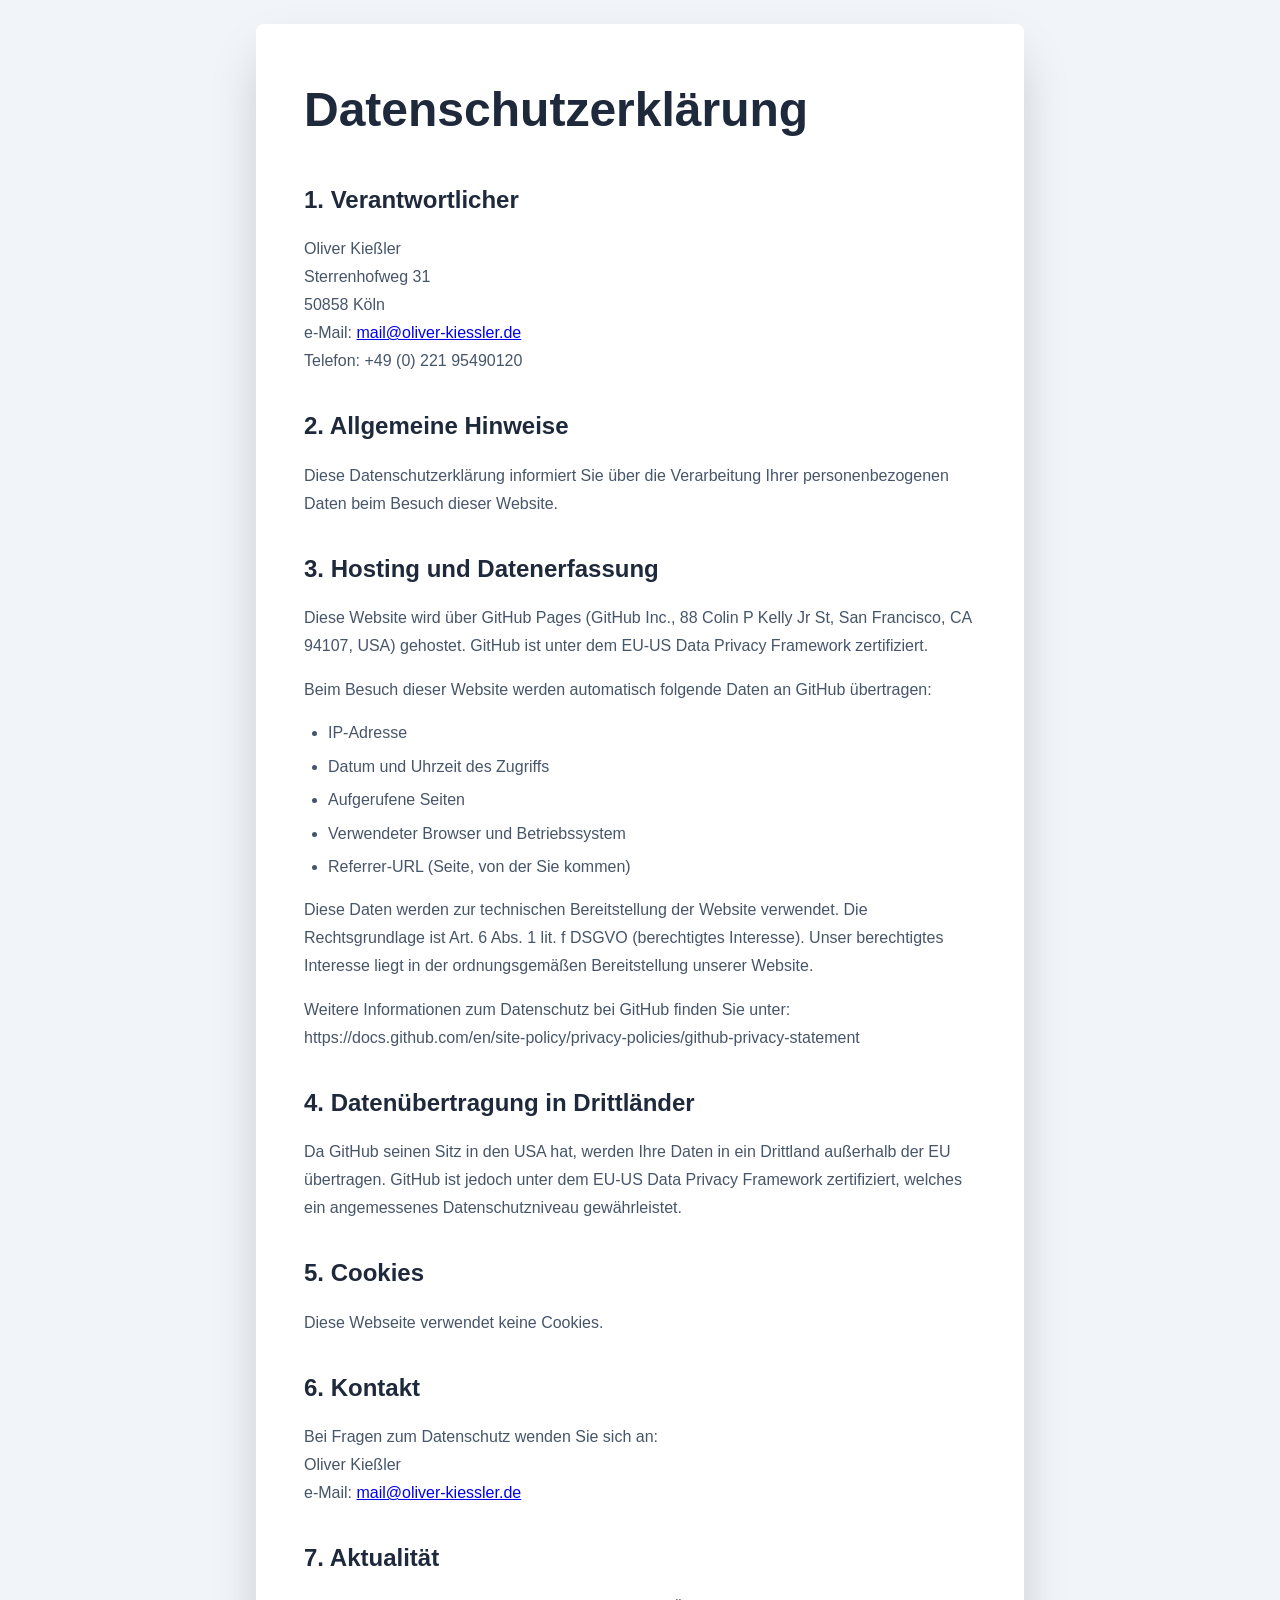
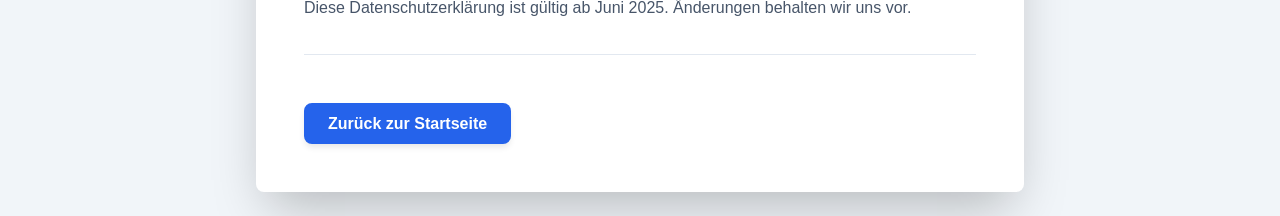
==== datenschutz.html @ 437fa581 "Initial commit: KI Automatisierung landing page - Add landing page with AI automation content - Incl" ====
<!DOCTYPE html>
<html lang="de">
<head>
    <meta charset="UTF-8">
    <meta name="viewport" content="width=device-width, initial-scale=1.0">
    <title>Datenschutzerklärung - Oliver Kießler</title>
    <link rel="canonical" href="https://fullstack-entwickler-koeln.de/datenschutz.html">
    <style>
        * {
            margin: 0;
            padding: 0;
            box-sizing: border-box;
        }

        body {
            font-family: -apple-system, BlinkMacSystemFont, 'Segoe UI', Roboto, Oxygen, Ubuntu, Cantarell, sans-serif;
            background-color: #f1f5f9;
            min-height: 100vh;
            padding: 1.5rem;
            line-height: 1.6;
        }

        .container {
            background: white;
            box-shadow: 0 25px 50px -12px rgba(0, 0, 0, 0.25);
            border-radius: 0.5rem;
            padding: 2rem;
            max-width: 48rem;
            margin: 0 auto;
        }

        h1 {
            font-size: 2.5rem;
            font-weight: 700;
            color: #1e293b;
            margin-bottom: 2rem;
        }

        h2 {
            font-size: 1.5rem;
            font-weight: 600;
            color: #1e293b;
            margin-top: 2rem;
            margin-bottom: 1rem;
        }

        p {
            color: #475569;
            margin-bottom: 1rem;
            font-size: 1rem;
            line-height: 1.75;
        }

        ul {
            color: #475569;
            margin-bottom: 1rem;
            padding-left: 1.5rem;
        }

        li {
            margin-bottom: 0.5rem;
        }

        .back-btn {
            display: inline-block;
            background-color: #2563eb;
            color: white;
            font-weight: 600;
            padding: 0.5rem 1.5rem;
            border-radius: 0.5rem;
            text-decoration: none;
            font-size: 1rem;
            box-shadow: 0 4px 6px -1px rgba(0, 0, 0, 0.1);
            transition: all 0.2s ease;
            margin-top: 2rem;
        }

        .back-btn:hover {
            background-color: #1d4ed8;
            transform: translateY(-1px);
        }

        .footer {
            margin-top: 2rem;
            padding-top: 1rem;
            border-top: 1px solid #e2e8f0;
        }

        @media (min-width: 768px) {
            .container {
                padding: 3rem;
            }

            h1 {
                font-size: 3rem;
            }
        }
    </style>
</head>
<body>
    <div class="container">
        <h1>Datenschutzerklärung</h1>

        <h2>1. Verantwortlicher</h2>
        <p>
            Oliver Kießler<br>
            Sterrenhofweg 31<br>
            50858 Köln<br>
            <span class="email">e-Mail:
            <script type="text/javascript">
                var CodedArray=[109, 97, 105, 108, 64, 111, 108, 105, 118, 101, 114, 45, 107, 105, 101, 115, 115, 108, 101, 114, 46, 100, 101];
                var encryptedEmail=''
                for (var i=0; i<CodedArray.length; i++)
                encryptedEmail+=String.fromCharCode(CodedArray[i])
                document.write('<a href="mailto:')
                document.write(encryptedEmail)
                document.write('">')
                document.write(encryptedEmail)
                document.write('</a>')
            </script>
            </span><br/>
            Telefon: +49 (0) 221 95490120
        </p>

        <h2>2. Allgemeine Hinweise</h2>
        <p>
            Diese Datenschutzerklärung informiert Sie über die Verarbeitung Ihrer personenbezogenen Daten
            beim Besuch dieser Website.
        </p>

        <h2>3. Hosting und Datenerfassung</h2>
        <p>
            Diese Website wird über GitHub Pages (GitHub Inc., 88 Colin P Kelly Jr St, San Francisco, CA 94107, USA) gehostet.
            GitHub ist unter dem EU-US Data Privacy Framework zertifiziert.
        </p>
        <p>
            Beim Besuch dieser Website werden automatisch folgende Daten an GitHub übertragen:
        </p>
        <ul>
            <li>IP-Adresse</li>
            <li>Datum und Uhrzeit des Zugriffs</li>
            <li>Aufgerufene Seiten</li>
            <li>Verwendeter Browser und Betriebssystem</li>
            <li>Referrer-URL (Seite, von der Sie kommen)</li>
        </ul>
        <p>
            Diese Daten werden zur technischen Bereitstellung der Website verwendet. Die Rechtsgrundlage ist Art. 6 Abs. 1 lit. f DSGVO (berechtigtes Interesse).
            Unser berechtigtes Interesse liegt in der ordnungsgemäßen Bereitstellung unserer Website.
        </p>
        <p>
            Weitere Informationen zum Datenschutz bei GitHub finden Sie unter:
            https://docs.github.com/en/site-policy/privacy-policies/github-privacy-statement
        </p>

        <h2>4. Datenübertragung in Drittländer</h2>
        <p>
            Da GitHub seinen Sitz in den USA hat, werden Ihre Daten in ein Drittland außerhalb der EU übertragen.
            GitHub ist jedoch unter dem EU-US Data Privacy Framework zertifiziert, welches ein angemessenes
            Datenschutzniveau gewährleistet.
        </p>

        <h2>5. Cookies</h2>
        <p>
            Diese Webseite verwendet keine Cookies.
        </p>

        <h2>6. Kontakt</h2>
        <p>
            Bei Fragen zum Datenschutz wenden Sie sich an:<br>
            Oliver Kießler<br>
            <span class="email">e-Mail:
            <script type="text/javascript">
                var CodedArray=[109, 97, 105, 108, 64, 111, 108, 105, 118, 101, 114, 45, 107, 105, 101, 115, 115, 108, 101, 114, 46, 100, 101];
                var encryptedEmail=''
                for (var i=0; i<CodedArray.length; i++)
                encryptedEmail+=String.fromCharCode(CodedArray[i])
                document.write('<a href="mailto:')
                document.write(encryptedEmail)
                document.write('">')
                document.write(encryptedEmail)
                document.write('</a>')
            </script>
            </span>
        </p>

        <h2>7. Aktualität</h2>
        <p>
            Diese Datenschutzerklärung ist gültig ab Juni 2025. Änderungen behalten wir uns vor.
        </p>

        <div class="footer">
            <a href="https://fullstack-entwickler-koeln.de</a>" class="back-btn">Zurück zur Startseite</a>
        </div>
    </div>
</body>
</html>
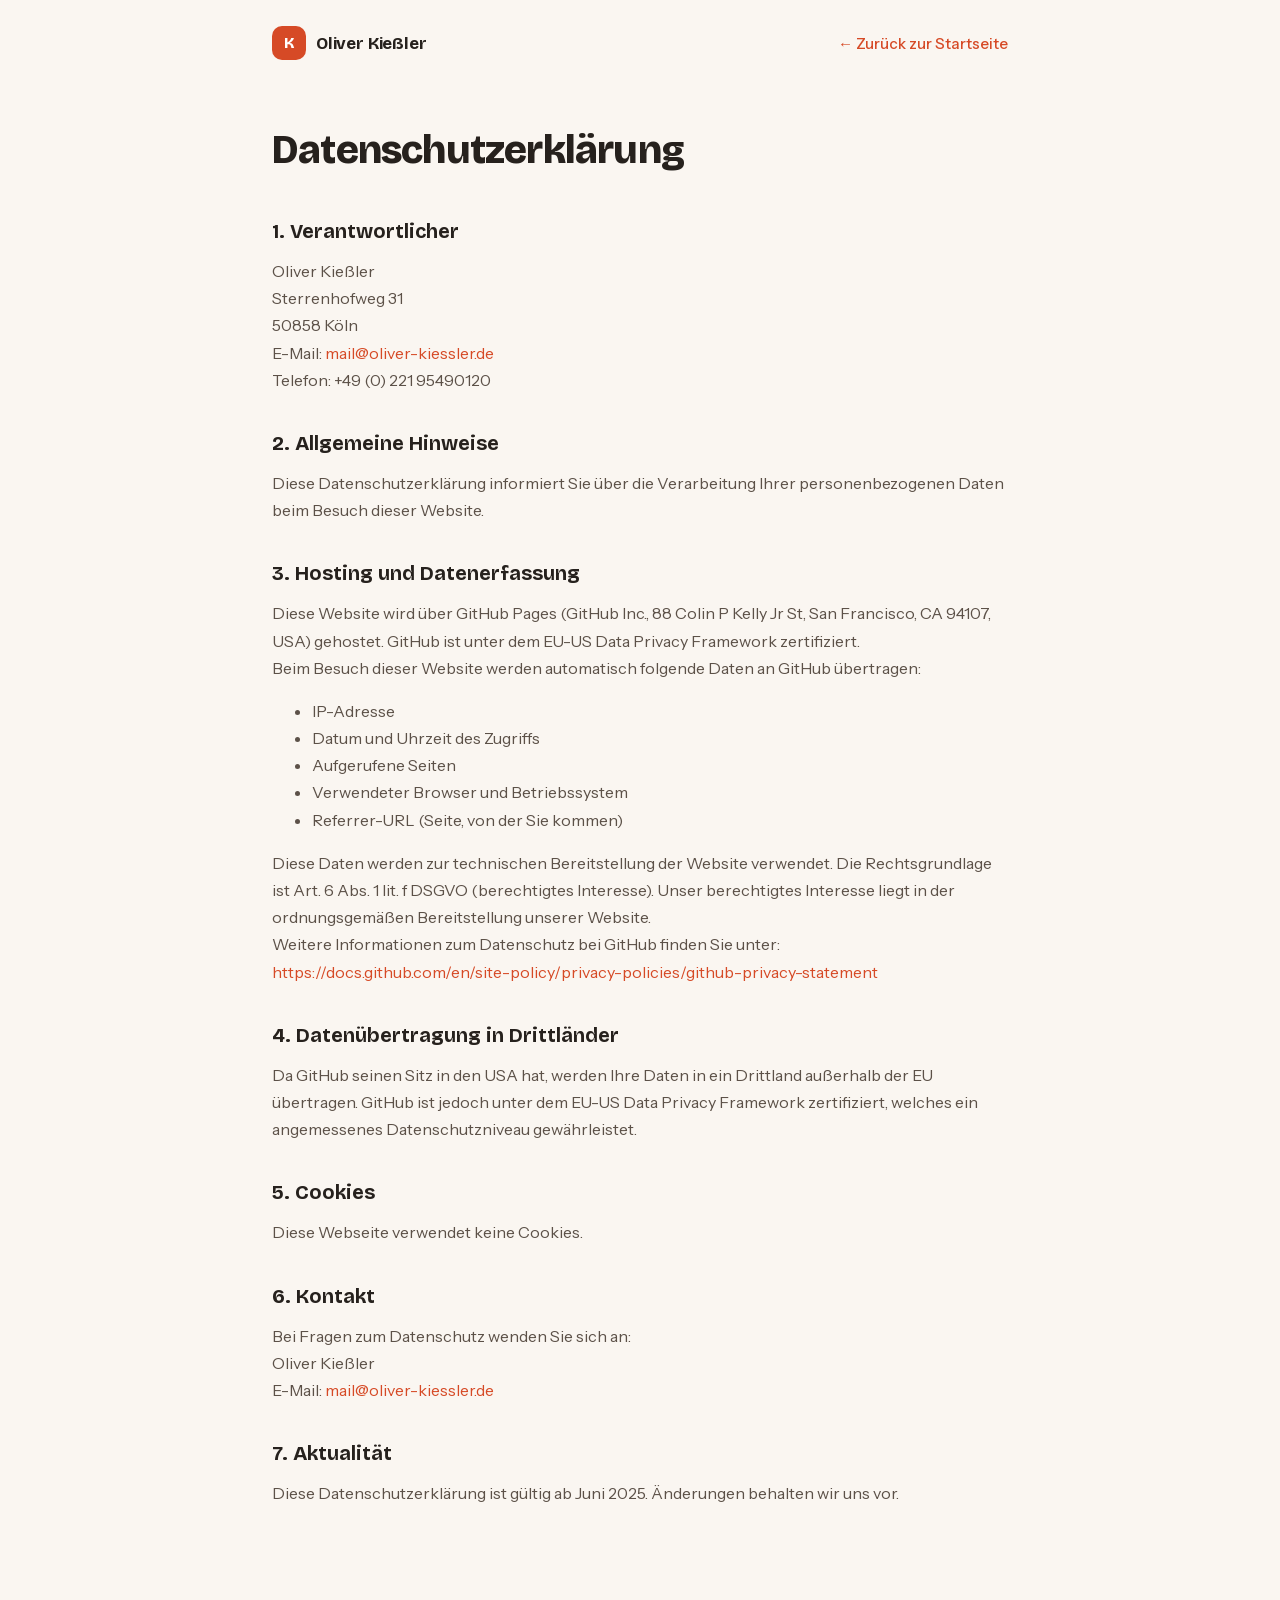
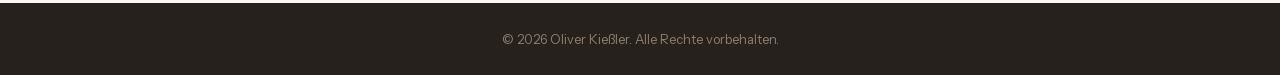
==== commit 810f4a21: "Apply website redesign - Replace index.html with new design (Bricolage Grotesque + Instrument Sans f" ====
--- a/datenschutz.html
+++ b/datenschutz.html
@@ -1,196 +1,96 @@
 <!DOCTYPE html>
 <html lang="de">
 <head>
-    <meta charset="UTF-8">
-    <meta name="viewport" content="width=device-width, initial-scale=1.0">
-    <title>Datenschutzerklärung - Oliver Kießler</title>
-    <link rel="canonical" href="https://fullstack-entwickler-koeln.de/datenschutz.html">
-    <style>
-        * {
-            margin: 0;
-            padding: 0;
-            box-sizing: border-box;
-        }
-
-        body {
-            font-family: -apple-system, BlinkMacSystemFont, 'Segoe UI', Roboto, Oxygen, Ubuntu, Cantarell, sans-serif;
-            background-color: #f1f5f9;
-            min-height: 100vh;
-            padding: 1.5rem;
-            line-height: 1.6;
-        }
-
-        .container {
-            background: white;
-            box-shadow: 0 25px 50px -12px rgba(0, 0, 0, 0.25);
-            border-radius: 0.5rem;
-            padding: 2rem;
-            max-width: 48rem;
-            margin: 0 auto;
-        }
-
-        h1 {
-            font-size: 2.5rem;
-            font-weight: 700;
-            color: #1e293b;
-            margin-bottom: 2rem;
-        }
-
-        h2 {
-            font-size: 1.5rem;
-            font-weight: 600;
-            color: #1e293b;
-            margin-top: 2rem;
-            margin-bottom: 1rem;
-        }
-
-        p {
-            color: #475569;
-            margin-bottom: 1rem;
-            font-size: 1rem;
-            line-height: 1.75;
-        }
-
-        ul {
-            color: #475569;
-            margin-bottom: 1rem;
-            padding-left: 1.5rem;
-        }
-
-        li {
-            margin-bottom: 0.5rem;
-        }
-
-        .back-btn {
-            display: inline-block;
-            background-color: #2563eb;
-            color: white;
-            font-weight: 600;
-            padding: 0.5rem 1.5rem;
-            border-radius: 0.5rem;
-            text-decoration: none;
-            font-size: 1rem;
-            box-shadow: 0 4px 6px -1px rgba(0, 0, 0, 0.1);
-            transition: all 0.2s ease;
-            margin-top: 2rem;
-        }
-
-        .back-btn:hover {
-            background-color: #1d4ed8;
-            transform: translateY(-1px);
-        }
-
-        .footer {
-            margin-top: 2rem;
-            padding-top: 1rem;
-            border-top: 1px solid #e2e8f0;
-        }
-
-        @media (min-width: 768px) {
-            .container {
-                padding: 3rem;
-            }
-
-            h1 {
-                font-size: 3rem;
-            }
-        }
-    </style>
+<meta charset="utf-8">
+<meta name="viewport" content="width=device-width, initial-scale=1">
+<title>Datenschutzerklärung | Oliver Kießler — KI-Automatisierung</title>
+<meta name="robots" content="noindex, follow">
+<link rel="canonical" href="https://ki-automatisierer.com/datenschutz.html">
+<link rel="icon" href="favicon.ico" sizes="32x32">
+<link rel="apple-touch-icon" href="apple-touch-icon.png">
+<link rel="stylesheet" href="styles.css">
 </head>
 <body>
-    <div class="container">
-        <h1>Datenschutzerklärung</h1>
 
-        <h2>1. Verantwortlicher</h2>
-        <p>
-            Oliver Kießler<br>
-            Sterrenhofweg 31<br>
-            50858 Köln<br>
-            <span class="email">e-Mail:
-            <script type="text/javascript">
-                var CodedArray=[109, 97, 105, 108, 64, 111, 108, 105, 118, 101, 114, 45, 107, 105, 101, 115, 115, 108, 101, 114, 46, 100, 101];
-                var encryptedEmail=''
-                for (var i=0; i<CodedArray.length; i++)
-                encryptedEmail+=String.fromCharCode(CodedArray[i])
-                document.write('<a href="mailto:')
-                document.write(encryptedEmail)
-                document.write('">')
-                document.write(encryptedEmail)
-                document.write('</a>')
-            </script>
-            </span><br/>
-            Telefon: +49 (0) 221 95490120
-        </p>
+<nav class="wrap nav legal-nav">
+  <a class="brand" href="index.html">
+    <span class="brand-mark">K</span>
+    <span class="brand-name">Oliver Kießler</span>
+  </a>
+  <a class="back-link" href="index.html">← Zurück zur Startseite</a>
+</nav>
 
-        <h2>2. Allgemeine Hinweise</h2>
-        <p>
-            Diese Datenschutzerklärung informiert Sie über die Verarbeitung Ihrer personenbezogenen Daten
-            beim Besuch dieser Website.
-        </p>
+<main class="legal-main">
+  <h1>Datenschutzerklärung</h1>
+  <div class="legal-body">
+    <div>
+      <h2>1. Verantwortlicher</h2>
+      <p>Oliver Kießler<br>Sterrenhofweg 31<br>50858 Köln<br>
+      E-Mail:
+      <script type="text/javascript">
+        var CodedArray=[109, 97, 105, 108, 64, 111, 108, 105, 118, 101, 114, 45, 107, 105, 101, 115, 115, 108, 101, 114, 46, 100, 101];
+        var encryptedEmail=''
+        for (var i=0; i<CodedArray.length; i++)
+        encryptedEmail+=String.fromCharCode(CodedArray[i])
+        document.write('<a href="mailto:')
+        document.write(encryptedEmail)
+        document.write('">')
+        document.write(encryptedEmail)
+        document.write('</a>')
+      </script>
+      <br>Telefon: +49 (0) 221 95490120</p>
+    </div>
+    <div>
+      <h2>2. Allgemeine Hinweise</h2>
+      <p>Diese Datenschutzerklärung informiert Sie über die Verarbeitung Ihrer personenbezogenen Daten beim Besuch dieser Website.</p>
+    </div>
+    <div>
+      <h2>3. Hosting und Datenerfassung</h2>
+      <p>Diese Website wird über GitHub Pages (GitHub Inc., 88 Colin P Kelly Jr St, San Francisco, CA 94107, USA) gehostet. GitHub ist unter dem EU-US Data Privacy Framework zertifiziert.</p>
+      <p>Beim Besuch dieser Website werden automatisch folgende Daten an GitHub übertragen:</p>
+      <ul>
+        <li>IP-Adresse</li>
+        <li>Datum und Uhrzeit des Zugriffs</li>
+        <li>Aufgerufene Seiten</li>
+        <li>Verwendeter Browser und Betriebssystem</li>
+        <li>Referrer-URL (Seite, von der Sie kommen)</li>
+      </ul>
+      <p>Diese Daten werden zur technischen Bereitstellung der Website verwendet. Die Rechtsgrundlage ist Art. 6 Abs. 1 lit. f DSGVO (berechtigtes Interesse). Unser berechtigtes Interesse liegt in der ordnungsgemäßen Bereitstellung unserer Website.</p>
+      <p>Weitere Informationen zum Datenschutz bei GitHub finden Sie unter: <a href="https://docs.github.com/en/site-policy/privacy-policies/github-privacy-statement" target="_blank" rel="noopener">https://docs.github.com/en/site-policy/privacy-policies/github-privacy-statement</a></p>
+    </div>
+    <div>
+      <h2>4. Datenübertragung in Drittländer</h2>
+      <p>Da GitHub seinen Sitz in den USA hat, werden Ihre Daten in ein Drittland außerhalb der EU übertragen. GitHub ist jedoch unter dem EU-US Data Privacy Framework zertifiziert, welches ein angemessenes Datenschutzniveau gewährleistet.</p>
+    </div>
+    <div>
+      <h2>5. Cookies</h2>
+      <p>Diese Webseite verwendet keine Cookies.</p>
+    </div>
+    <div>
+      <h2>6. Kontakt</h2>
+      <p>Bei Fragen zum Datenschutz wenden Sie sich an:<br>Oliver Kießler<br>
+      E-Mail:
+      <script type="text/javascript">
+        var CodedArray=[109, 97, 105, 108, 64, 111, 108, 105, 118, 101, 114, 45, 107, 105, 101, 115, 115, 108, 101, 114, 46, 100, 101];
+        var encryptedEmail=''
+        for (var i=0; i<CodedArray.length; i++)
+        encryptedEmail+=String.fromCharCode(CodedArray[i])
+        document.write('<a href="mailto:')
+        document.write(encryptedEmail)
+        document.write('">')
+        document.write(encryptedEmail)
+        document.write('</a>')
+      </script>
+      </p>
+    </div>
+    <div>
+      <h2>7. Aktualität</h2>
+      <p>Diese Datenschutzerklärung ist gültig ab Juni 2025. Änderungen behalten wir uns vor.</p>
+    </div>
+  </div>
+</main>
 
-        <h2>3. Hosting und Datenerfassung</h2>
-        <p>
-            Diese Website wird über GitHub Pages (GitHub Inc., 88 Colin P Kelly Jr St, San Francisco, CA 94107, USA) gehostet.
-            GitHub ist unter dem EU-US Data Privacy Framework zertifiziert.
-        </p>
-        <p>
-            Beim Besuch dieser Website werden automatisch folgende Daten an GitHub übertragen:
-        </p>
-        <ul>
-            <li>IP-Adresse</li>
-            <li>Datum und Uhrzeit des Zugriffs</li>
-            <li>Aufgerufene Seiten</li>
-            <li>Verwendeter Browser und Betriebssystem</li>
-            <li>Referrer-URL (Seite, von der Sie kommen)</li>
-        </ul>
-        <p>
-            Diese Daten werden zur technischen Bereitstellung der Website verwendet. Die Rechtsgrundlage ist Art. 6 Abs. 1 lit. f DSGVO (berechtigtes Interesse).
-            Unser berechtigtes Interesse liegt in der ordnungsgemäßen Bereitstellung unserer Website.
-        </p>
-        <p>
-            Weitere Informationen zum Datenschutz bei GitHub finden Sie unter:
-            https://docs.github.com/en/site-policy/privacy-policies/github-privacy-statement
-        </p>
+<footer class="footer-simple">© 2026 Oliver Kießler. Alle Rechte vorbehalten.</footer>
 
-        <h2>4. Datenübertragung in Drittländer</h2>
-        <p>
-            Da GitHub seinen Sitz in den USA hat, werden Ihre Daten in ein Drittland außerhalb der EU übertragen.
-            GitHub ist jedoch unter dem EU-US Data Privacy Framework zertifiziert, welches ein angemessenes
-            Datenschutzniveau gewährleistet.
-        </p>
-
-        <h2>5. Cookies</h2>
-        <p>
-            Diese Webseite verwendet keine Cookies.
-        </p>
-
-        <h2>6. Kontakt</h2>
-        <p>
-            Bei Fragen zum Datenschutz wenden Sie sich an:<br>
-            Oliver Kießler<br>
-            <span class="email">e-Mail:
-            <script type="text/javascript">
-                var CodedArray=[109, 97, 105, 108, 64, 111, 108, 105, 118, 101, 114, 45, 107, 105, 101, 115, 115, 108, 101, 114, 46, 100, 101];
-                var encryptedEmail=''
-                for (var i=0; i<CodedArray.length; i++)
-                encryptedEmail+=String.fromCharCode(CodedArray[i])
-                document.write('<a href="mailto:')
-                document.write(encryptedEmail)
-                document.write('">')
-                document.write(encryptedEmail)
-                document.write('</a>')
-            </script>
-            </span>
-        </p>
-
-        <h2>7. Aktualität</h2>
-        <p>
-            Diese Datenschutzerklärung ist gültig ab Juni 2025. Änderungen behalten wir uns vor.
-        </p>
-
-        <div class="footer">
-            <a href="https://fullstack-entwickler-koeln.de</a>" class="back-btn">Zurück zur Startseite</a>
-        </div>
-    </div>
 </body>
-</html>+</html>
--- a/styles.css
+++ b/styles.css
@@ -0,0 +1,200 @@
+/* KI & Automatisierung — statisches Stylesheet */
+@font-face {
+  font-family: 'Bricolage Grotesque';
+  font-style: normal;
+  font-weight: 200 800;
+  font-stretch: 100%;
+  font-display: swap;
+  src: url("fonts/bricolage-grotesque-latin.woff2") format('woff2');
+}
+@font-face {
+  font-family: 'Instrument Sans';
+  font-style: normal;
+  font-weight: 400 700;
+  font-display: swap;
+  src: url("fonts/instrument-sans-latin.woff2") format('woff2');
+}
+@font-face {
+  font-family: 'JetBrains Mono';
+  font-style: normal;
+  font-weight: 100 800;
+  font-display: swap;
+  src: url("fonts/jetbrains-mono-latin.woff2") format('woff2');
+}
+
+:root {
+  --bg: #FAF6F1;
+  --bg-card: #FFFDFA;
+  --bg-soft: #F3EBE2;
+  --ink: #26211D;
+  --muted: #5C5148;
+  --soft: #6B5F56;
+  --faint: #8A7D71;
+  --fainter: #9A8C7F;
+  --border: #E7DCD2;
+  --accent: #D64A26;
+  --accent-dark: #A83A1E;
+  --accent-tint: rgba(214, 74, 38, 0.1);
+  --dark: #26211D;
+  --dark-card: #2F2924;
+  --dark-border: #4A423B;
+  --dark-muted: #C9BDB2;
+  --display: 'Bricolage Grotesque', sans-serif;
+  --mono: 'JetBrains Mono', monospace;
+}
+
+* { box-sizing: border-box; }
+html, body { margin: 0; padding: 0; background: var(--bg); }
+body { font-family: 'Instrument Sans', sans-serif; color: var(--ink); }
+a { color: var(--accent); text-decoration: none; }
+a:hover { color: var(--accent-dark); }
+
+@keyframes floaty { 0%, 100% { transform: translateY(0); } 50% { transform: translateY(-8px); } }
+@keyframes dash { to { stroke-dashoffset: -20; } }
+@media (prefers-reduced-motion: reduce) {
+  * { animation: none !important; }
+}
+
+.wrap { max-width: 1140px; margin: 0 auto; padding-left: 32px; padding-right: 32px; }
+
+/* ── Nav ── */
+.nav { display: flex; align-items: center; justify-content: space-between; padding-top: 26px; padding-bottom: 26px; gap: 16px; flex-wrap: wrap; }
+.brand { display: flex; align-items: center; gap: 10px; color: var(--ink); }
+.brand-mark { width: 34px; height: 34px; border-radius: 10px; background: var(--accent); display: grid; place-items: center; color: #FFF; font-family: var(--display); font-weight: 800; font-size: 15px; }
+.brand-name { font-family: var(--display); font-weight: 700; font-size: 17px; letter-spacing: -0.01em; }
+.nav-links { display: flex; align-items: center; gap: 28px; font-size: 15px; font-weight: 500; }
+.nav-links a { color: var(--soft); }
+.nav-links a:hover { color: var(--ink); }
+.btn-nav { background: var(--ink); color: var(--bg) !important; padding: 10px 20px; border-radius: 999px; font-weight: 600; }
+.btn-nav:hover { background: var(--accent); color: #FFF !important; }
+
+/* ── Hero ── */
+.hero { padding-top: 64px; padding-bottom: 40px; display: grid; grid-template-columns: 1.15fr 0.85fr; gap: 48px; align-items: center; }
+.badge { display: inline-flex; align-items: center; gap: 8px; border: 1px solid var(--border); background: var(--bg-card); border-radius: 999px; padding: 7px 14px; font-family: var(--mono); font-size: 12.5px; color: #8A6A4F; margin-bottom: 26px; }
+.badge-dot { width: 7px; height: 7px; border-radius: 50%; background: var(--accent); display: inline-block; }
+.hero h1 { font-family: var(--display); font-weight: 800; font-size: clamp(40px, 5vw, 60px); line-height: 1.04; letter-spacing: -0.025em; margin: 0 0 22px; }
+.hero h1 em { font-style: normal; color: var(--accent); }
+.hero p { font-size: 18px; line-height: 1.65; color: var(--muted); margin: 0 0 32px; max-width: 480px; text-wrap: pretty; }
+.hero-cta { display: flex; align-items: center; gap: 18px; flex-wrap: wrap; }
+.btn-primary { display: inline-block; background: var(--accent); color: #FFF; padding: 15px 28px; border-radius: 999px; font-weight: 600; font-size: 16px; box-shadow: 0 8px 24px rgba(214, 74, 38, 0.28); transition: transform 0.15s ease, background 0.15s ease; }
+.btn-primary:hover { background: var(--accent-dark); color: #FFF; transform: translateY(-1px); }
+.hero-note { font-size: 14px; color: var(--faint); }
+
+/* Hero-Diagramm */
+.diagram { position: relative; min-height: 340px; }
+.diagram svg { width: 100%; height: 100%; overflow: visible; position: absolute; inset: 0; }
+.diagram svg path { animation: dash 1.4s linear infinite; }
+.node { position: absolute; background: var(--bg-card); border: 1px solid var(--border); border-radius: 14px; padding: 12px 16px; box-shadow: 0 4px 16px rgba(38, 33, 29, 0.06); font-family: var(--mono); font-size: 12.5px; color: var(--soft); animation: floaty 5s ease-in-out infinite; }
+.node-a { left: 0; top: 44px; }
+.node-b { left: 0; bottom: 44px; animation-delay: 0.8s; }
+.node-hub { position: absolute; left: 47%; top: 50%; transform: translate(-50%, -50%); background: var(--accent); color: #FFF; border-radius: 16px; padding: 16px 20px; box-shadow: 0 12px 32px rgba(214, 74, 38, 0.32); font-family: var(--display); font-weight: 700; font-size: 15px; }
+.node-out { position: absolute; right: -8px; top: 50%; transform: translateY(-50%); background: var(--dark); color: var(--bg); border-radius: 14px; padding: 12px 16px; font-family: var(--mono); font-size: 12.5px; animation: floaty 5s ease-in-out infinite 1.6s; }
+
+/* ── Tool-Leiste ── */
+.strip { padding-top: 8px; padding-bottom: 72px; }
+.strip-inner { border-top: 1px solid #EBE1D7; padding-top: 24px; display: flex; gap: 12px 28px; flex-wrap: wrap; align-items: center; font-family: var(--mono); font-size: 13px; color: var(--fainter); }
+.strip-label { color: #C4B5A7; }
+
+/* ── Sektionen ── */
+.split { padding-bottom: 88px; display: grid; grid-template-columns: 1fr 1fr; gap: 56px; align-items: center; }
+.kicker { font-family: var(--mono); font-size: 13px; color: var(--accent); margin: 0 0 14px; text-transform: uppercase; letter-spacing: 0.08em; }
+.h2 { font-family: var(--display); font-weight: 700; font-size: 34px; letter-spacing: -0.02em; line-height: 1.15; margin: 0 0 18px; }
+.copy { font-size: 16.5px; line-height: 1.7; color: var(--muted); margin: 0 0 16px; text-wrap: pretty; }
+.copy:last-child { margin-bottom: 0; }
+
+.feature-card { background: var(--bg-card); border: 1px solid var(--border); border-radius: 20px; padding: 32px; box-shadow: 0 12px 36px rgba(38, 33, 29, 0.06); display: grid; gap: 20px; }
+.feature { display: flex; gap: 14px; align-items: flex-start; }
+.feature-icon { width: 38px; height: 38px; border-radius: 11px; background: var(--accent-tint); display: grid; place-items: center; flex-shrink: 0; }
+.feature strong { display: block; font-size: 15.5px; margin-bottom: 3px; }
+.feature span { font-size: 14.5px; color: var(--soft); line-height: 1.55; }
+
+/* ── Referenz (dunkel) ── */
+.dark-section { background: var(--dark); color: var(--bg); padding-top: 88px; padding-bottom: 88px; }
+.dark-section .kicker { color: #E88A6B; }
+.dark-section .copy { color: var(--dark-muted); }
+.dark-split { display: grid; grid-template-columns: 1fr 1fr; gap: 56px; align-items: center; }
+.chips { display: flex; gap: 10px; flex-wrap: wrap; }
+.chip-outline { border: 1px solid var(--dark-border); border-radius: 999px; padding: 7px 14px; font-family: var(--mono); font-size: 12.5px; color: var(--dark-muted); }
+.terminal { background: var(--dark-card); border: 1px solid var(--dark-border); border-radius: 20px; padding: 28px; font-family: var(--mono); font-size: 13px; }
+.terminal-dots { display: flex; gap: 6px; margin-bottom: 20px; }
+.terminal-dots span { width: 10px; height: 10px; border-radius: 50%; background: var(--dark-border); }
+.log { display: grid; gap: 12px; }
+.log-row { display: flex; align-items: center; gap: 12px; }
+.log-time { color: var(--faint); }
+.log-msg { color: var(--dark-muted); }
+.log-ok { color: #7FBF8E; }
+
+/* ── Beispiele ── */
+.section { padding-top: 88px; padding-bottom: 88px; }
+.section-head { max-width: 560px; margin-bottom: 48px; }
+.section-head .copy { margin-bottom: 0; }
+.cards { display: grid; grid-template-columns: repeat(3, 1fr); gap: 20px; }
+.card { background: var(--bg-card); border: 1px solid var(--border); border-radius: 18px; padding: 26px; display: flex; flex-direction: column; gap: 14px; transition: transform 0.15s ease, box-shadow 0.15s ease, border-color 0.15s ease; }
+.card:hover { border-color: var(--accent); box-shadow: 0 12px 32px rgba(38, 33, 29, 0.08); transform: translateY(-3px); }
+.card-icon { width: 42px; height: 42px; border-radius: 12px; background: var(--accent-tint); display: grid; place-items: center; }
+.card h3 { font-family: var(--display); font-weight: 700; font-size: 18.5px; letter-spacing: -0.01em; margin: 0; }
+.card p { font-size: 14.5px; line-height: 1.6; color: var(--soft); margin: 0; flex: 1; }
+.card-stack { font-family: var(--mono); font-size: 12px; color: var(--fainter); }
+
+/* ── Warum ── */
+.why-section { background: var(--bg-soft); padding-top: 80px; padding-bottom: 80px; }
+.why-section .h2 { text-align: center; margin-bottom: 44px; }
+.why-grid { display: grid; grid-template-columns: repeat(3, 1fr); gap: 24px; }
+.why-card { background: var(--bg-card); border-radius: 18px; padding: 30px; text-align: center; }
+.why-icon { width: 46px; height: 46px; border-radius: 50%; background: var(--accent-tint); display: grid; place-items: center; margin: 0 auto 16px; }
+.why-card h3 { font-family: var(--display); font-weight: 700; font-size: 19px; margin: 0 0 8px; }
+.why-card p { font-size: 14.5px; line-height: 1.6; color: var(--soft); margin: 0; }
+
+/* ── Über mich ── */
+.about { max-width: 900px; margin: 0 auto; padding: 88px 32px; display: grid; grid-template-columns: auto 1fr; gap: 40px; align-items: start; }
+.monogram { width: 110px; height: 110px; border-radius: 32px; background: linear-gradient(135deg, var(--accent), var(--accent-dark)); display: grid; place-items: center; color: #FFF; font-family: var(--display); font-weight: 800; font-size: 36px; box-shadow: 0 12px 32px rgba(214, 74, 38, 0.25); }
+.about .h2 { font-size: 30px; margin-bottom: 16px; }
+.skills { display: flex; gap: 10px; flex-wrap: wrap; margin-top: 22px; }
+.chip-soft { background: var(--bg-soft); border-radius: 999px; padding: 8px 15px; font-family: var(--mono); font-size: 12.5px; color: var(--soft); }
+
+/* ── CTA ── */
+.cta-section { padding-bottom: 88px; }
+.cta { background: var(--accent); border-radius: 28px; padding: 72px 48px; text-align: center; color: #FFF; position: relative; overflow: hidden; }
+.cta::before, .cta::after { content: ""; position: absolute; border-radius: 50%; background: rgba(255, 255, 255, 0.08); }
+.cta::before { width: 340px; height: 340px; top: -170px; right: -80px; }
+.cta::after { width: 240px; height: 240px; bottom: -140px; left: -60px; background: rgba(255, 255, 255, 0.06); }
+.cta h2 { font-family: var(--display); font-weight: 800; font-size: clamp(30px, 4vw, 42px); letter-spacing: -0.02em; margin: 0 0 14px; position: relative; }
+.cta p { font-size: 17px; line-height: 1.6; margin: 0 auto 32px; max-width: 480px; opacity: 0.92; position: relative; }
+.btn-invert { display: inline-block; background: #FFF; color: var(--ink); padding: 16px 32px; border-radius: 999px; font-weight: 600; font-size: 16px; position: relative; transition: background 0.15s ease, color 0.15s ease; }
+.btn-invert:hover { background: var(--ink); color: #FFF; }
+
+/* ── Footer ── */
+.footer { background: var(--dark); color: var(--dark-muted); padding: 56px 32px 32px; }
+.footer-grid { display: grid; grid-template-columns: 1.4fr 1fr 1fr; gap: 40px; margin-bottom: 44px; }
+.footer .brand-name { color: var(--bg); font-size: 16px; }
+.footer .brand-mark { width: 30px; height: 30px; border-radius: 9px; font-size: 13px; }
+.footer-about { font-size: 14px; line-height: 1.6; margin: 14px 0 0; max-width: 300px; }
+.footer strong { display: block; color: var(--bg); font-size: 14px; margin-bottom: 14px; }
+.footer-list { display: grid; gap: 9px; font-size: 14px; }
+.footer-list a { color: var(--dark-muted); }
+.footer-list a:hover { color: var(--bg); }
+.footer-legal { border-top: 1px solid #3A332D; padding-top: 24px; font-size: 13px; color: var(--faint); }
+
+/* ── Rechtsseiten ── */
+.legal-main { max-width: 800px; margin: 0 auto; padding: 40px 32px 96px; }
+.legal-nav { max-width: 800px; }
+.legal-main h1 { font-family: var(--display); font-weight: 800; font-size: 40px; letter-spacing: -0.02em; margin: 0 0 40px; }
+.legal-body { display: grid; gap: 32px; font-size: 16px; line-height: 1.7; color: var(--muted); }
+.legal-body h2 { font-family: var(--display); font-weight: 700; font-size: 20px; color: var(--ink); margin: 0 0 10px; }
+.legal-body p { margin: 0; }
+.footer-simple { background: var(--dark); color: var(--faint); padding: 28px 32px; text-align: center; font-size: 13px; }
+.back-link { font-size: 15px; font-weight: 500; }
+
+/* ── Responsive ── */
+@media (max-width: 900px) {
+  .hero, .split, .dark-split { grid-template-columns: 1fr; gap: 40px; }
+  .diagram { display: none; }
+  .cards, .why-grid { grid-template-columns: 1fr 1fr; }
+  .footer-grid { grid-template-columns: 1fr 1fr; }
+  .about { grid-template-columns: 1fr; }
+}
+@media (max-width: 600px) {
+  .cards, .why-grid, .footer-grid { grid-template-columns: 1fr; }
+  .nav-links { gap: 18px; }
+  .cta { padding: 56px 28px; }
+}
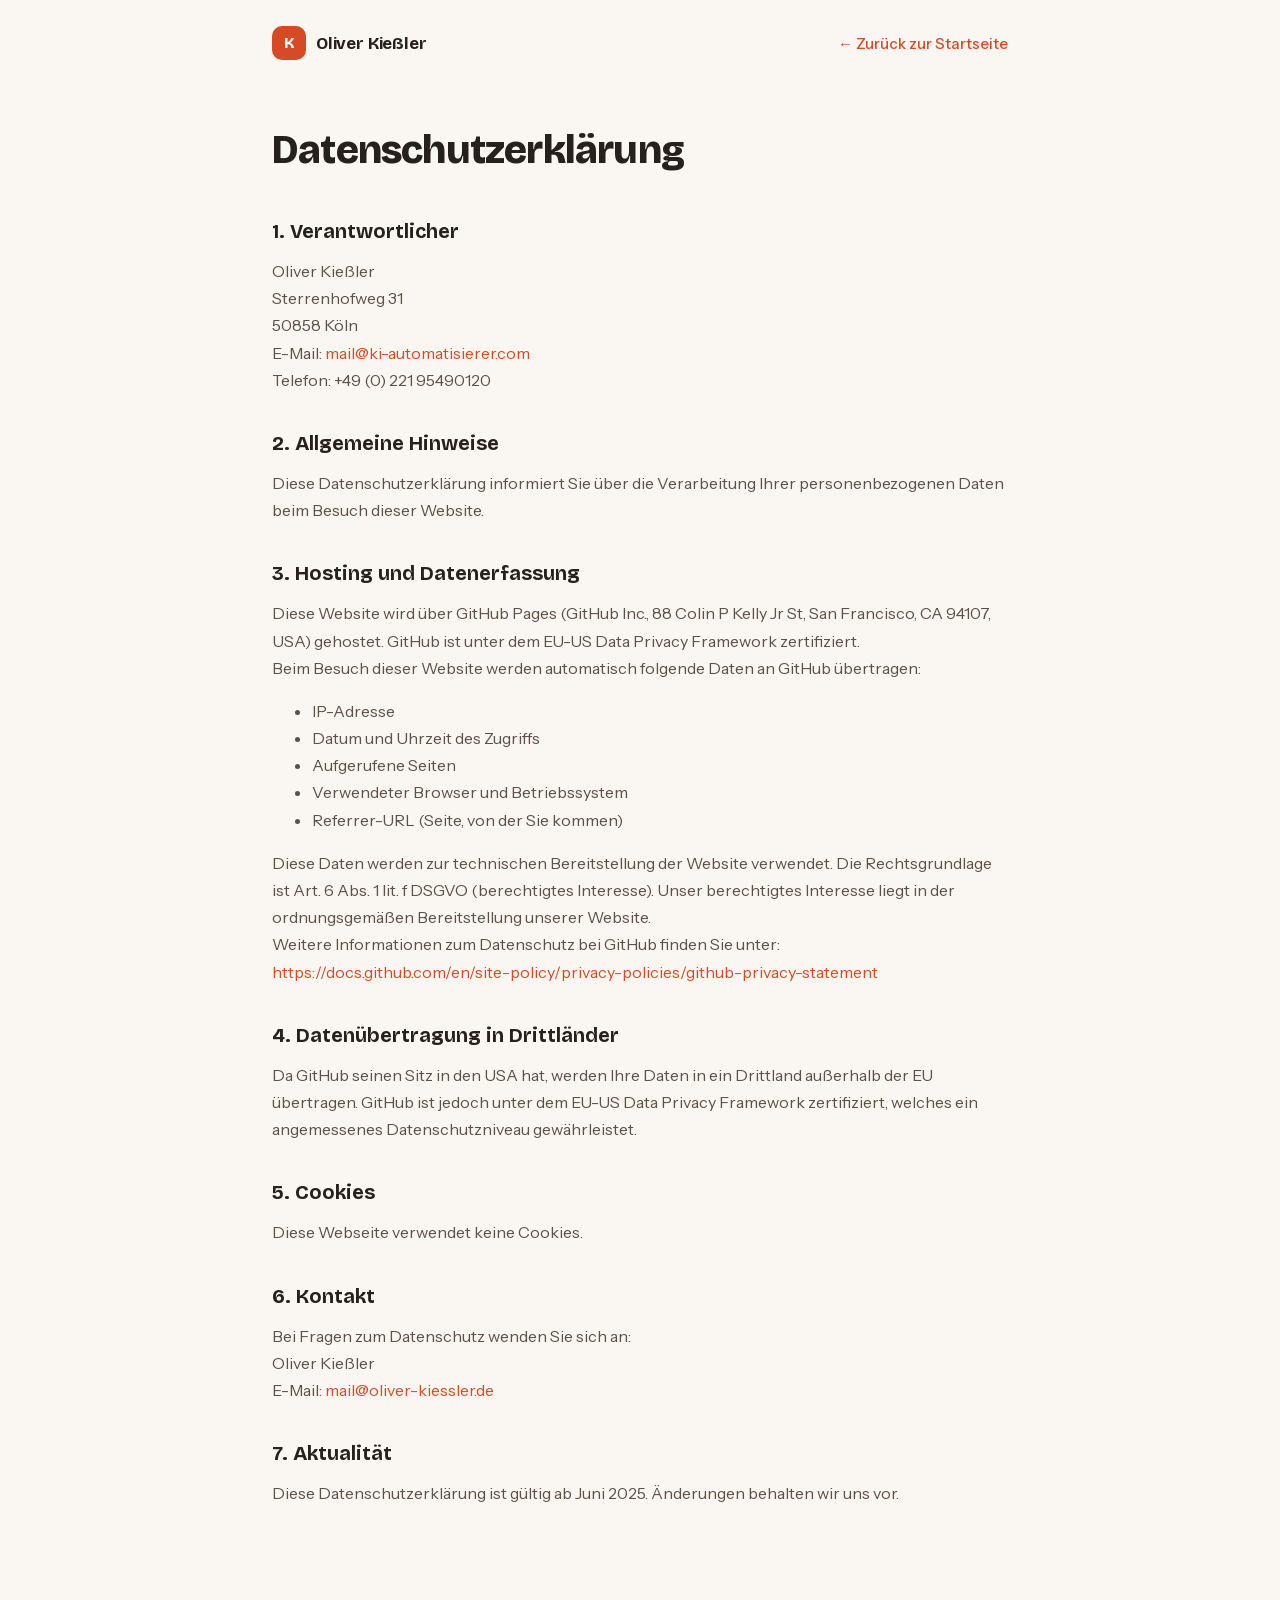
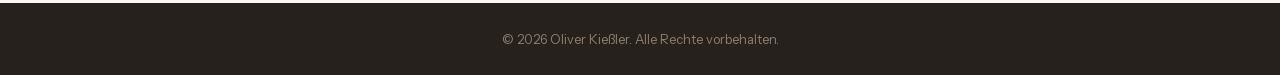
==== commit 37d4e325: "Add SEO: robots.txt, fix sitemap, OG/Twitter/JSON-LD tags, favicon-32" ====
--- a/datenschutz.html
+++ b/datenschutz.html
@@ -26,18 +26,7 @@
     <div>
       <h2>1. Verantwortlicher</h2>
       <p>Oliver Kießler<br>Sterrenhofweg 31<br>50858 Köln<br>
-      E-Mail:
-      <script type="text/javascript">
-        var CodedArray=[109, 97, 105, 108, 64, 111, 108, 105, 118, 101, 114, 45, 107, 105, 101, 115, 115, 108, 101, 114, 46, 100, 101];
-        var encryptedEmail=''
-        for (var i=0; i<CodedArray.length; i++)
-        encryptedEmail+=String.fromCharCode(CodedArray[i])
-        document.write('<a href="mailto:')
-        document.write(encryptedEmail)
-        document.write('">')
-        document.write(encryptedEmail)
-        document.write('</a>')
-      </script>
+      E-Mail: <a href="mailto:mail@ki-automatisierer.com">mail@ki-automatisierer.com</a>
       <br>Telefon: +49 (0) 221 95490120</p>
     </div>
     <div>
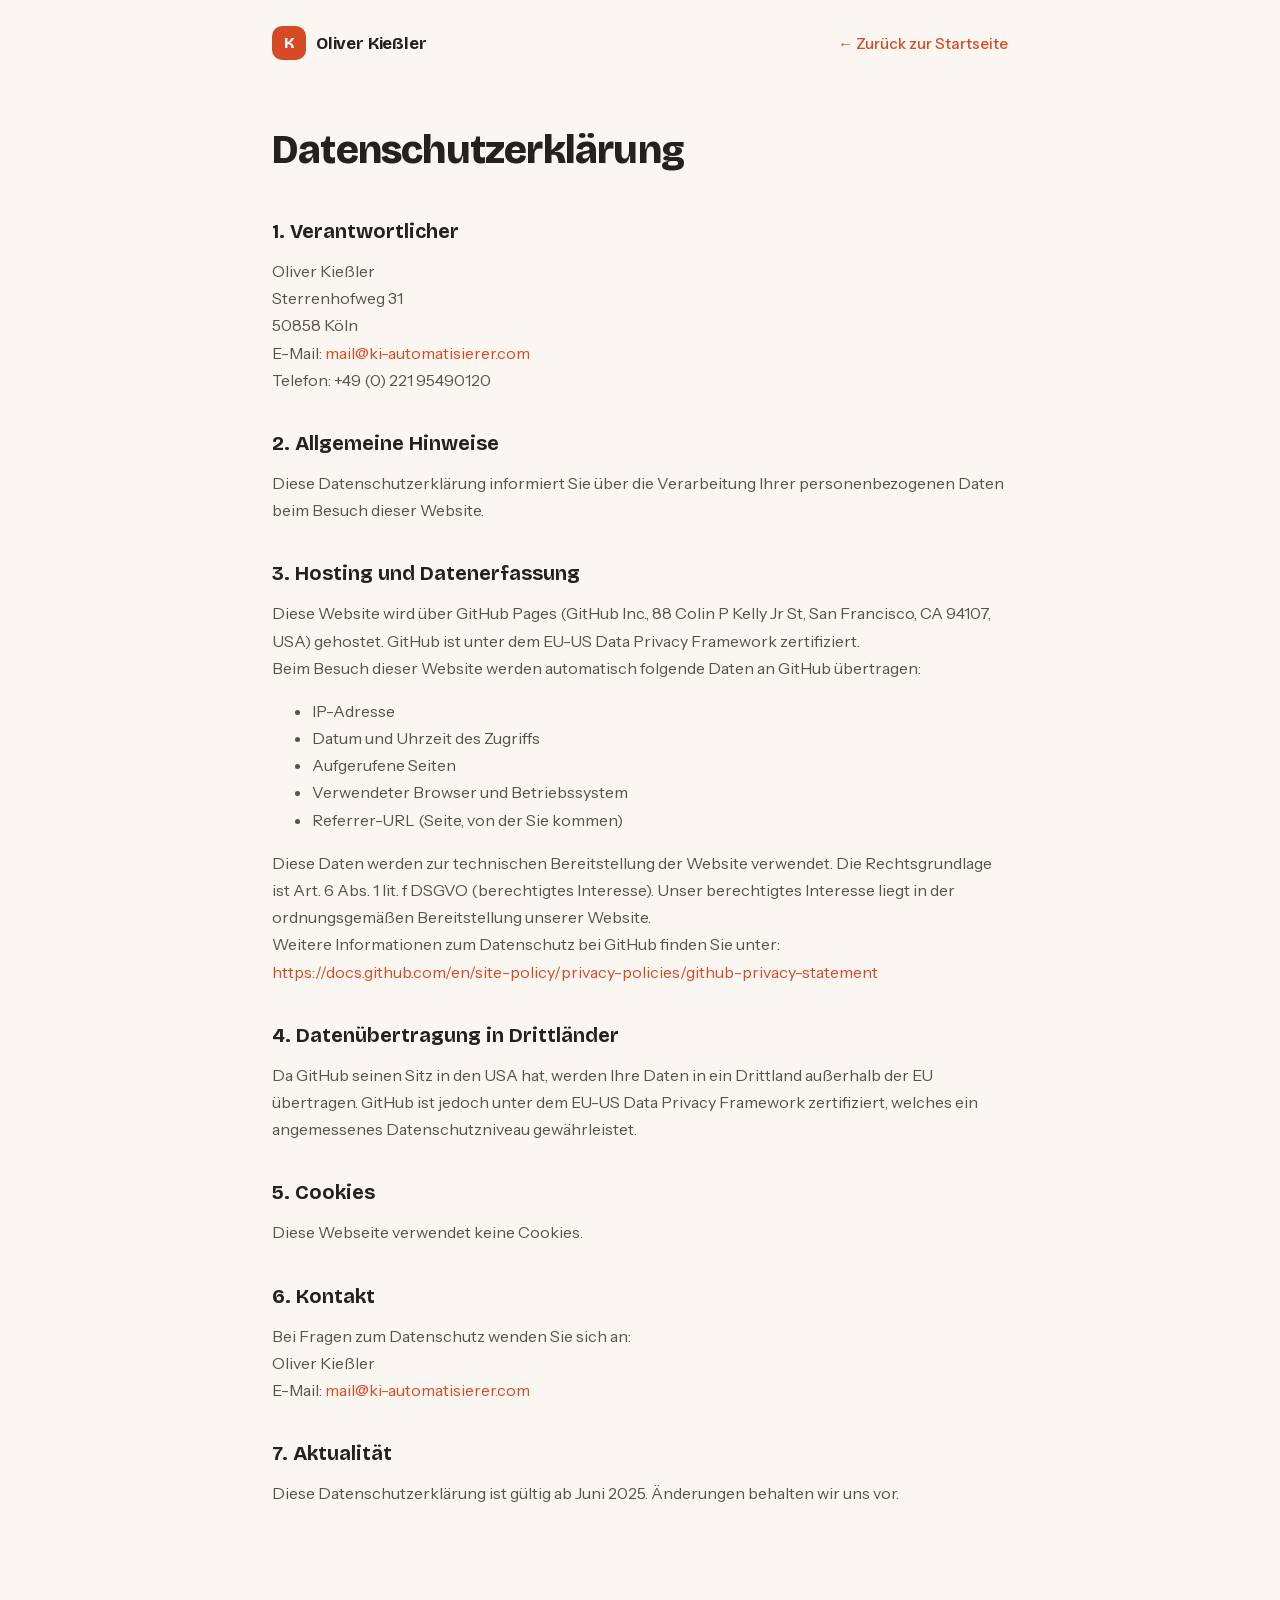
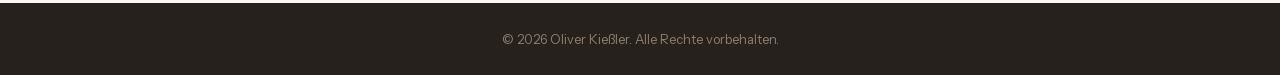
==== commit a7c44bd5: "Fix" ====
--- a/datenschutz.html
+++ b/datenschutz.html
@@ -58,18 +58,7 @@
     <div>
       <h2>6. Kontakt</h2>
       <p>Bei Fragen zum Datenschutz wenden Sie sich an:<br>Oliver Kießler<br>
-      E-Mail:
-      <script type="text/javascript">
-        var CodedArray=[109, 97, 105, 108, 64, 111, 108, 105, 118, 101, 114, 45, 107, 105, 101, 115, 115, 108, 101, 114, 46, 100, 101];
-        var encryptedEmail=''
-        for (var i=0; i<CodedArray.length; i++)
-        encryptedEmail+=String.fromCharCode(CodedArray[i])
-        document.write('<a href="mailto:')
-        document.write(encryptedEmail)
-        document.write('">')
-        document.write(encryptedEmail)
-        document.write('</a>')
-      </script>
+      E-Mail: <a href="mailto:mail@ki-automatisierer.com">mail@ki-automatisierer.com</a>
       </p>
     </div>
     <div>
